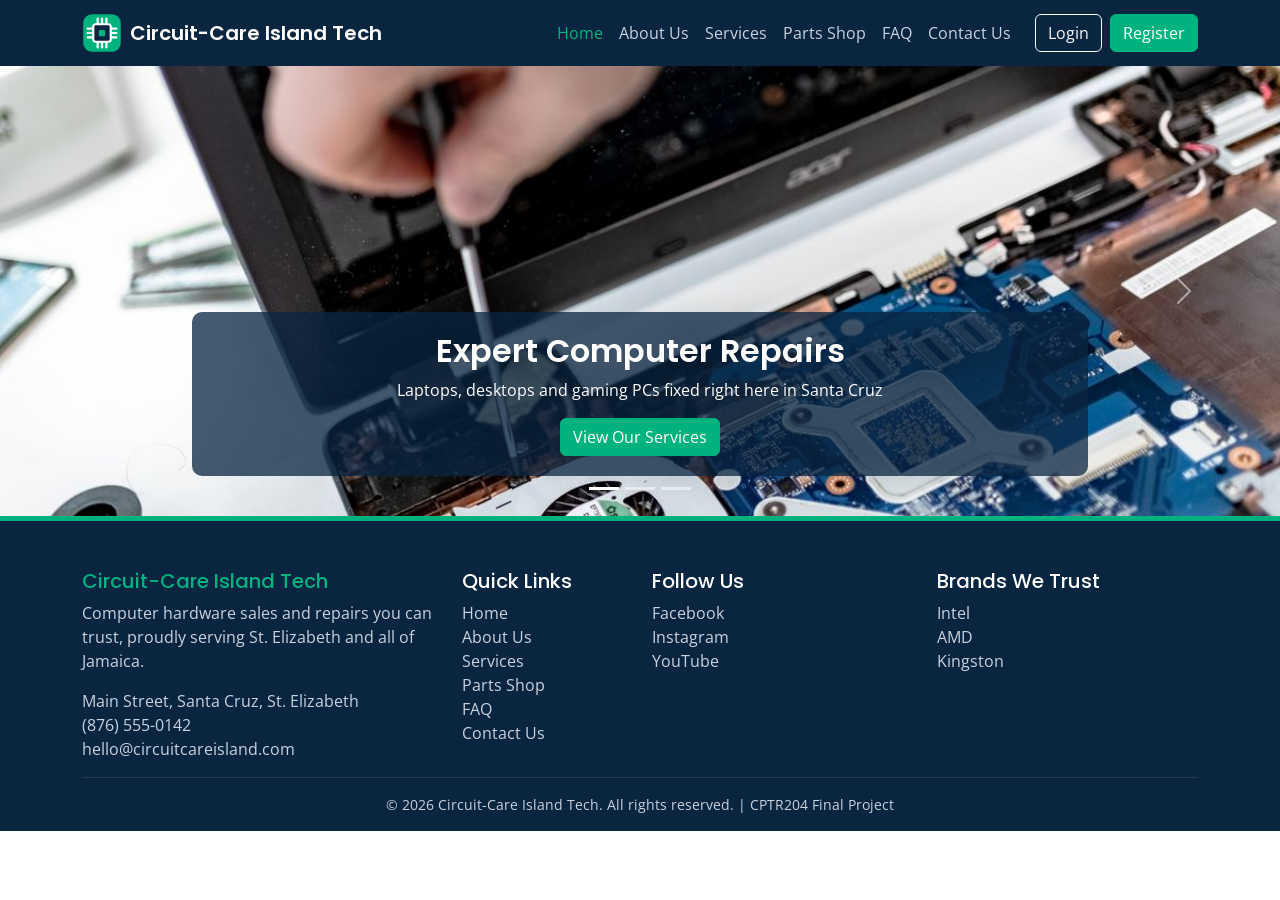
==== index.html @ 7e2faa4e "carousel fixed" ====
<!DOCTYPE html>
<html lang="en">
<head>
  <meta charset="UTF-8">
  <meta name="viewport" content="width=device-width, initial-scale=1.0">
  <title>Home | Circuit-Care Island Tech</title>

  <!-- BOOTSTRAP CSS -->
  <link href="https://cdn.jsdelivr.net/npm/bootstrap@5.3.8/dist/css/bootstrap.min.css" rel="stylesheet">

  <!-- GOOGLE FONTS -->
  <link href="https://fonts.googleapis.com/css2?family=Open+Sans:wght@400;600;700&family=Poppins:wght@500;600;700&display=swap" rel="stylesheet">

  <!-- CSS (EXTERNAL) -->
  <link href="css/style.css" rel="stylesheet">

  <!-- Internal CSS (Home Page Only)-->
   <style>
    
    /* Carousel Pictures */
    .carousel-item img{
      height: 450px;
      object-fit: cover;
    }

    /* Carousel Caption */
    .carousel-caption {
      background-color: rgba(10, 37, 64, 0.75);
      border-radius: 10px;
      padding: 20px;
      bottom: 40px;
    }

    /*Media Query */
    @media(max-width: 767px){
      .carousel-item img {
        height: 250px;
      }
    }

   </style>

</head>
<body>

  <!-- HEADER and NAVBAR -->
  <header>
    <nav class="navbar navbar-expand-lg navbar-dark bg-circuit">
      <div class="container">
        <a class="navbar-brand d-flex align-items-center gap-2" href="index.html">
          <img src="images/logo.svg" alt="Circuit-Care Island Tech logo" width="40" height="40">
          Circuit-Care Island Tech
        </a>
        <button class="navbar-toggler" type="button" data-bs-toggle="collapse" data-bs-target="#mainNav" aria-controls="mainNav" aria-expanded="false" aria-label="Toggle navigation">
          <span class="navbar-toggler-icon"></span>
        </button>

        <div class="collapse navbar-collapse" id="mainNav">
          <ul class="navbar-nav ms-auto">
            <li class="nav-item"><a class="nav-link active" aria-current="page" href="index.html">Home</a></li>
            <li class="nav-item"><a class="nav-link" href="about.html">About Us</a></li>
            <li class="nav-item"><a class="nav-link" href="services.html">Services</a></li>
            <li class="nav-item"><a class="nav-link" href="parts.html">Parts Shop</a></li>
            <li class="nav-item"><a class="nav-link" href="faq.html">FAQ</a></li>
            <li class="nav-item"><a class="nav-link" href="contact.html">Contact Us</a></li>
          </ul>

          <div class="d-flex gap-2 ms-lg-3 mt-2 mt-lg-0">
            <a class="btn btn-outline-light" href="login.html">Login</a>
            <a class="btn btn-circuit" href="register.html">Register</a>
          </div>
        </div>
      </div>
    </nav>
  </header>

  <!-- MAIN CONTENT -->
  <main>

    <!-- Carousel -->
     <div id="carouselHome" class="carousel slide" data-bs-ride="carousel">

      <!-- Carousel Dots-->
       <div class="carousel-indicators">
        <button type="button" data-bs-target="#carouselHome" data-bs-slide-to="0" class="active"
        aria-current="true" aria-label="Slide 1"></button>

        <button type="button" data-bs-target="#carouselHome" data-bs-slide-to="1" 
        aria-label="Slide 2"></button>

        <button type="button" data-bs-target="#carouselHome" data-bs-slide-to="2" 
        aria-label="Slide 3"></button>
       </div>
       
      <!-- Carousel Slides-->
       <div class="carousel-inner">

        <!--Slide 1-->
        <div class="carousel-item active">
         <img src="images/slide1.jpg" class="d-block w-100" alt="Technician reparing a laptop">
        <div class="carousel-caption d-none d-md-block">
          <h2>Expert Computer Repairs</h2>
          <p>Laptops, desktops and gaming PCs fixed right here in Santa Cruz</p>
          <a href="services.html" class="btn btn-circuit">View Our Services</a>
        </div>
       </div>

          <!--Slide 2-->
       <div class="carousel-item">
        <img src="images/slide2.jpg" class="d-block w-100" alt="Computer parts on a workbench">
        <div class="carousel-caption d-none d-md-block">
          <h2>Quality Parts &amp; Upgrades</h2>
          <p>SSDs, RAM, graphics cards and more, in stock and ready to install</p>
          <a href="parts.html" class="btn btn-circuit">Shop Parts</a>
        </div>
       </div>

           <!--Slide 3-->
       <div class="carousel-item">
        <img src="images/slide3.jpg" class="d-block w-100" alt="Customer booking a repair online">
        <div class="carousel-caption d-none d-md-block">
          <h2>Book Your Repairs Online</h2>
          <p>Create a free account and track your repair from start to finish</p>
          <a href="register.html" class="btn btn-circuit">Create an Account</a>
        </div>
       </div>
      </div>


          <!--Carousel Arrows-->
      <button class="carousel-control-prev" type="button" data-bs-target="#carouselHome" data-bs-slide="prev">
        <span class="carousel-control-prev-icon" aria-hidden="true"></span>
        <span class="visually-hidden">Previous</span>
      </button>

      <button class="carousel-control-next" type="button" data-bs-target="#carouselHome" data-bs-slide="next">
        <span class="carousel-control-next-icon" aria-hidden="true"></span>
        <span class="visually-hidden">Next</span>
      </button>
    </div>

    <!-- PASTE WELCOME SECTION HERE -->

    <!-- PASTE WHY CHOOSE US HERE -->

    <!-- PASTE POPULAR SERVICES HERE -->

    <!-- PASTE CALL TO ACTION HERE -->


    
  </main>

  <!-- FOOTER -->
  <footer class="bg-circuit text-white pt-5 pb-3">
    <div class="container">
      <div class="row g-4">
        <!-- FOOTER: ABOUT THE STORE -->
        <div class="col-md-4">
          <h2 class="h5 text-circuit">Circuit-Care Island Tech</h2>
          <p class="footer-text">Computer hardware sales and repairs you can trust, proudly serving St. Elizabeth and all of Jamaica.</p>
          <p class="footer-text mb-0">Main Street, Santa Cruz, St. Elizabeth<br>(876) 555-0142<br>hello@circuitcareisland.com</p>
        </div>

        <!-- FOOTER: QUICK LINKS -->
        <div class="col-6 col-md-2">
          <h2 class="h5">Quick Links</h2>
          <ul class="list-unstyled">
            <li><a class="footer-link" href="index.html">Home</a></li>
            <li><a class="footer-link" href="about.html">About Us</a></li>
            <li><a class="footer-link" href="services.html">Services</a></li>
            <li><a class="footer-link" href="parts.html">Parts Shop</a></li>
            <li><a class="footer-link" href="faq.html">FAQ</a></li>
            <li><a class="footer-link" href="contact.html">Contact Us</a></li>
          </ul>
        </div>

        <!-- FOOTER: FOLLOW US (EXTERNAL LINKS - OPEN IN A NEW TAB) -->
        <div class="col-6 col-md-3">
          <h2 class="h5">Follow Us</h2>
          <ul class="list-unstyled">
            <li><a class="footer-link" href="https://www.facebook.com" target="_blank" rel="noopener">Facebook</a></li>
            <li><a class="footer-link" href="https://www.instagram.com" target="_blank" rel="noopener">Instagram</a></li>
            <li><a class="footer-link" href="https://www.youtube.com" target="_blank" rel="noopener">YouTube</a></li>
          </ul>
        </div>

        <!-- FOOTER: BRANDS WE TRUST (EXTERNAL LINKS - OPEN IN A NEW TAB) -->
        <div class="col-md-3">
          <h2 class="h5">Brands We Trust</h2>
          <ul class="list-unstyled">
            <li><a class="footer-link" href="https://www.intel.com" target="_blank" rel="noopener">Intel</a></li>
            <li><a class="footer-link" href="https://www.amd.com" target="_blank" rel="noopener">AMD</a></li>
            <li><a class="footer-link" href="https://www.kingston.com" target="_blank" rel="noopener">Kingston</a></li>
          </ul>
        </div>
      </div>
      <hr class="border-secondary">
      <p class="text-center footer-text small mb-0">&copy; 2026 Circuit-Care Island Tech. All rights reserved. | CPTR204 Final Project</p>
    </div>
  </footer>

  <!-- BOOTSTRAP JAVASCRIPT (needed for the navbar menu, carousel and accordion) -->
  <script src="https://cdn.jsdelivr.net/npm/bootstrap@5.3.8/dist/js/bootstrap.bundle.min.js"></script>
</body>
</html>
---- css/style.css ----
/* FONTS */
body {
  font-family: "Open Sans", sans-serif;
}

h1, h2, h3, h4, h5, h6, .navbar-brand {
  font-family: "Poppins", sans-serif;
  font-weight: 600;
}

/* BRAND COLOURS */
.bg-circuit {
  background-color: #0a2540;   
}

.text-circuit {
  color: #00b37e;              
}

.bg-soft {
  background-color: #f4f7fa;   
}

/* BUTTON */
.btn-circuit {
  background-color: #00b37e;
  border-color: #00b37e;
  color: #ffffff;
}

.btn-circuit:hover {
  background-color: #009468;   
  border-color: #009468;
  color: #ffffff;
}

/* NAVBAR */
/* MEDIA QUERY: smaller store name on phones so the menu button fits */
@media (max-width: 575px) {
  .navbar-brand {
    font-size: 1rem;
  }
}

.navbar-nav .nav-link {
  color: #c8d3df;              
}

.navbar-nav .nav-link:hover,
.navbar-nav .nav-link.active {
  color: #00b37e;              
}

/* PAGE BANNER */
.page-banner {
  background-color: #0a2540;
  color: #ffffff;
  padding: 60px 0;
  border-bottom: 5px solid #00b37e;
}

.page-banner .breadcrumb-item a {
  color: #00b37e;
}

.page-banner .breadcrumb-item.active,
.page-banner .breadcrumb-item + .breadcrumb-item::before {
  color: #c8d3df;
}

/* CARD HOVER  */
.card-hover {
  transition: transform 0.3s;
}

.card-hover:hover {
  transform: translateY(-6px);
}

/* FOOTER */
footer {
  border-top: 5px solid #00b37e;
}

.footer-text {
  color: #c8d3df;
}

.footer-link {
  color: #c8d3df;
  text-decoration: none;
}

.footer-link:hover {
  color: #00b37e;
  text-decoration: underline;
}
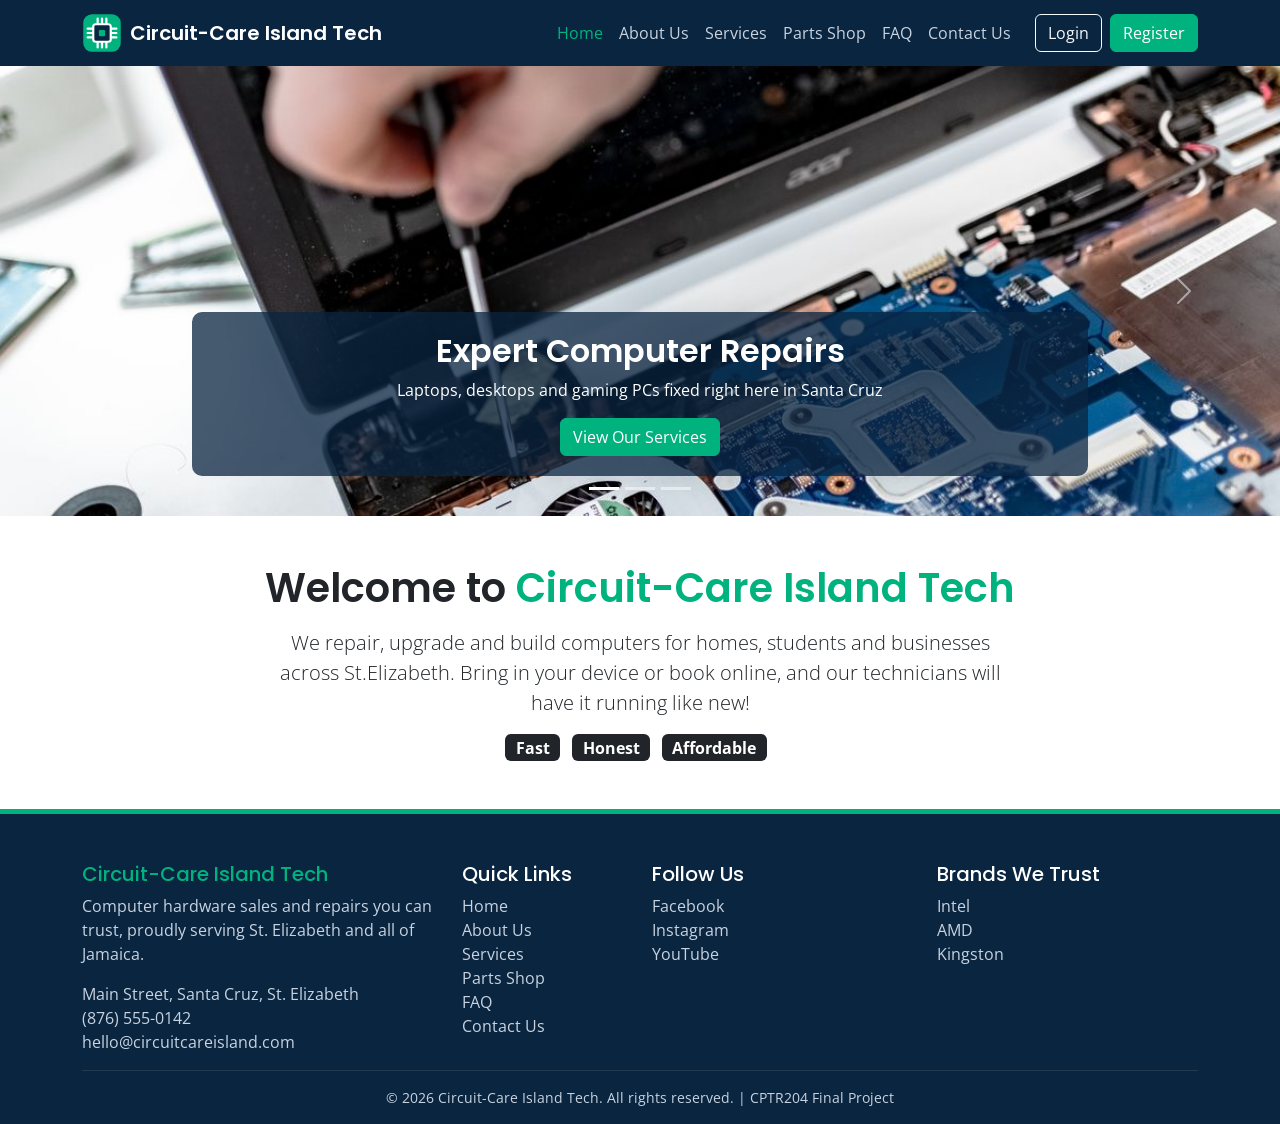
==== commit f7f73523: "Welcome Section added to home page" ====
--- a/index.html
+++ b/index.html
@@ -139,7 +139,20 @@
       </button>
     </div>
 
-    <!-- PASTE WELCOME SECTION HERE -->
+    <!--Welcome Section-->
+    <section class="py-5 text-center">
+      <div class="container">
+        <h1 class="mb-3">Welcome to <span class="text-circuit">Circuit-Care Island Tech</span></h1>
+        <p class="lead mx-auto" style="max-width: 750px;">
+          We repair, upgrade and build computers for homes, students and businesses
+          across St.Elizabeth. Bring in your device or book online, and our technicians
+          will have it running like new!
+        </p>
+        <span class="badge text-bg-dark fs-6 me-2">Fast</span>
+        <span class="badge text-bg-dark fs-6 me-2">Honest</span>
+        <span class="badge text-bg-dark fs-6 me-2">Affordable</span>
+      </div>
+    </section>
 
     <!-- PASTE WHY CHOOSE US HERE -->
 
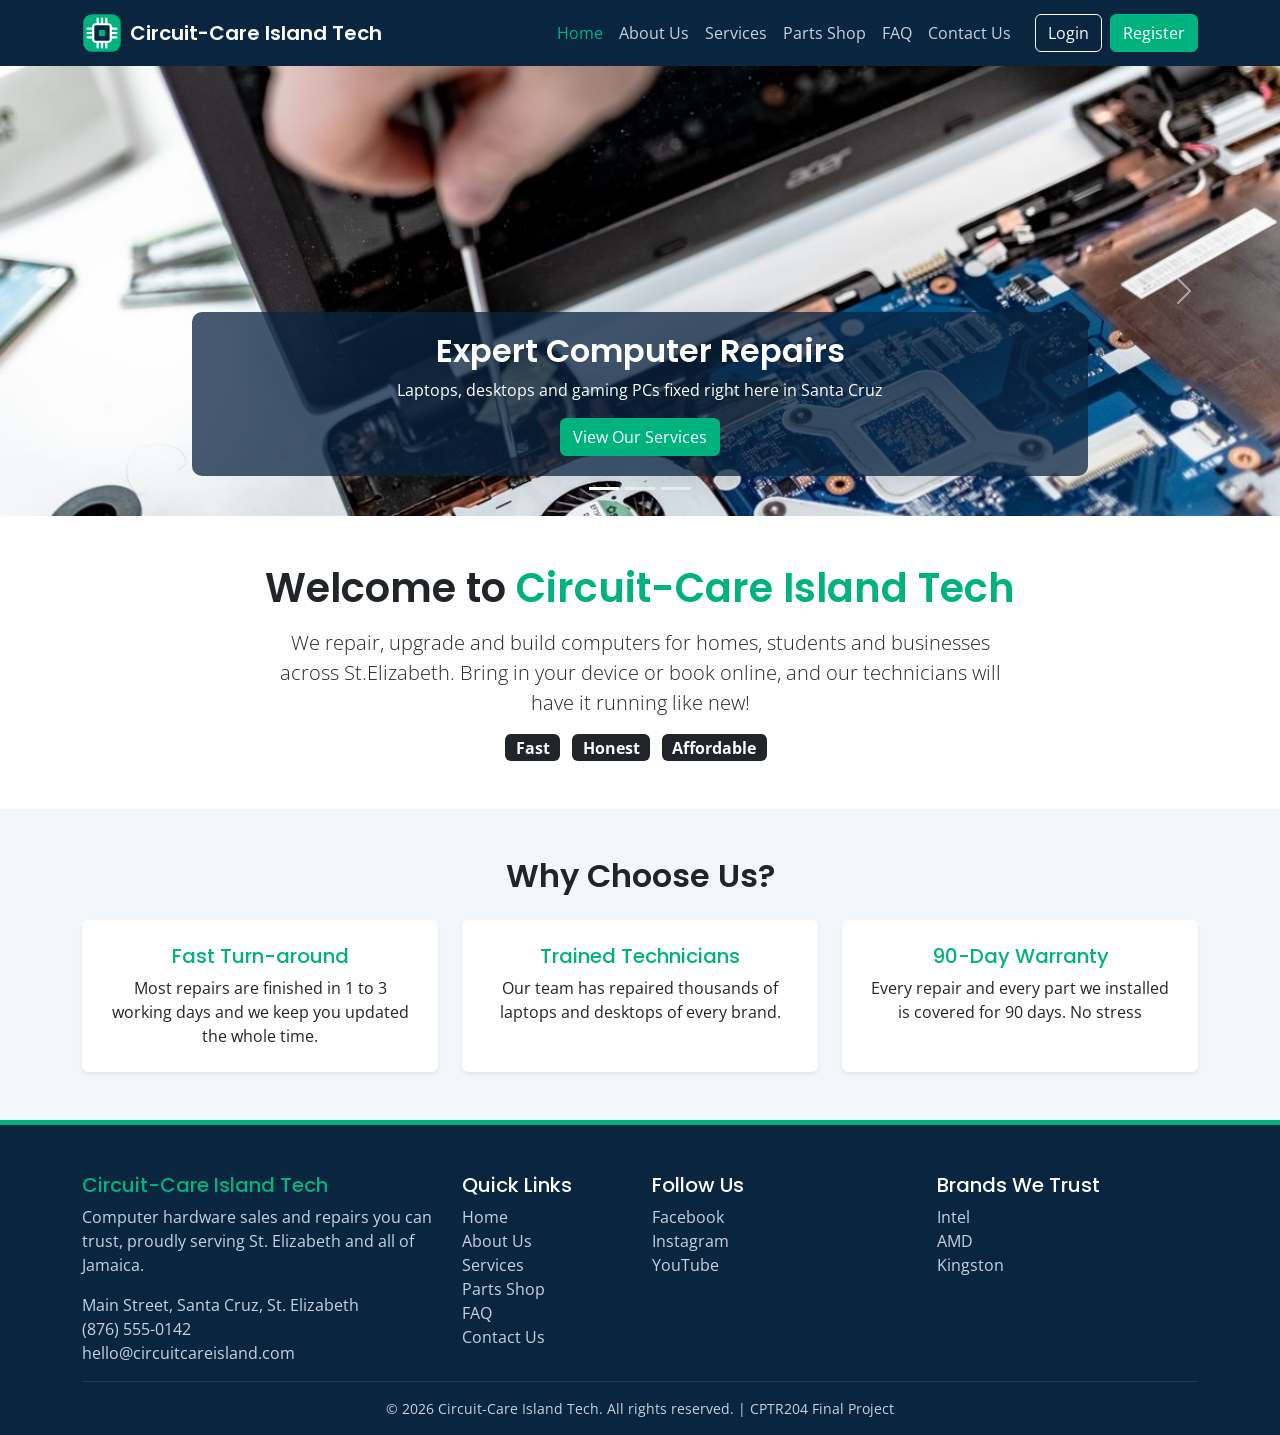
==== commit 9d5d63c9: "Why Choose Us added to home page" ====
--- a/index.html
+++ b/index.html
@@ -154,6 +154,53 @@
       </div>
     </section>
 
+    <!--Why Choose Us-->
+    <section class="bg-soft py-5">
+      <div class="container">
+        <h2 class="text-center mb-4">Why Choose Us?</h2>
+        <div class="row g-4">
+          
+          <!--Card 1 (Why Choose Us)-->
+          <div class="col-md-4">
+            <div class="card h-100 text-center border-0 shadow-sm card-hover">
+              <div class="card-body p-4">
+                <h3 class="h5 text-circuit">Fast Turn-around</h3>
+                <p class="card-text">Most repairs are finished in 1 to 3 working days
+                  and we keep you updated the whole time.
+                </p>
+              </div>
+            </div> 
+          </div>
+
+          <!--Card 2 (Why Choose Us)-->
+           <div class="col-md-4">
+            <div class="card h-100 text-center border-0 shadow-sm card-hover">
+              <div class="card-body p-4">
+                <h3 class="h5 text-circuit">Trained Technicians</h3>
+                <p class="card-text">Our team has repaired thousands of 
+                  laptops and desktops of every brand.
+                </p>
+              </div>
+            </div> 
+          </div>
+
+          <!--Card 3 (Why Choose Us)-->
+           <div class="col-md-4">
+            <div class="card h-100 text-center border-0 shadow-sm card-hover">
+              <div class="card-body p-4">
+                <h3 class="h5 text-circuit">90-Day Warranty</h3>
+                <p class="card-text">Every repair and every part we installed
+                  is covered for 90 days. No stress
+                </p>
+              </div>
+            </div> 
+          </div>
+
+        </div>
+      </div>
+    </section>
+    
+
     <!-- PASTE WHY CHOOSE US HERE -->
 
     <!-- PASTE POPULAR SERVICES HERE -->
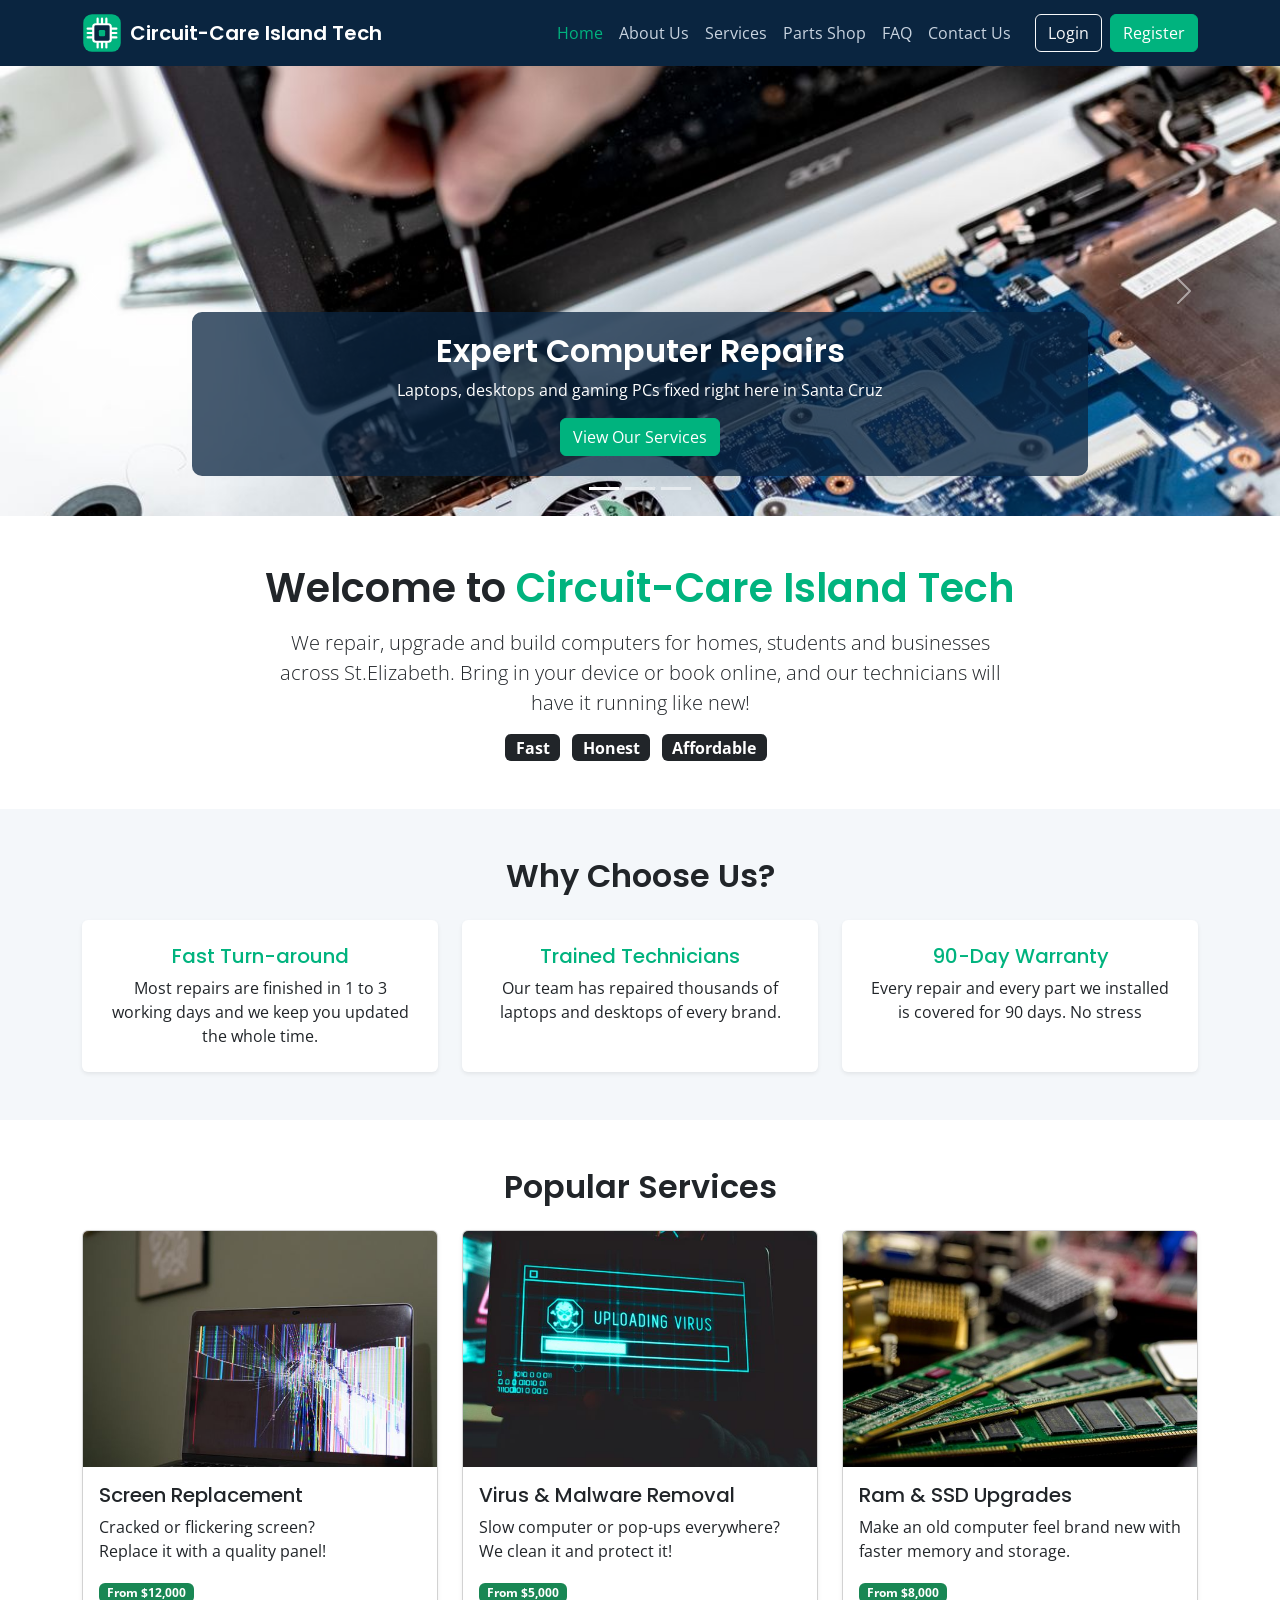
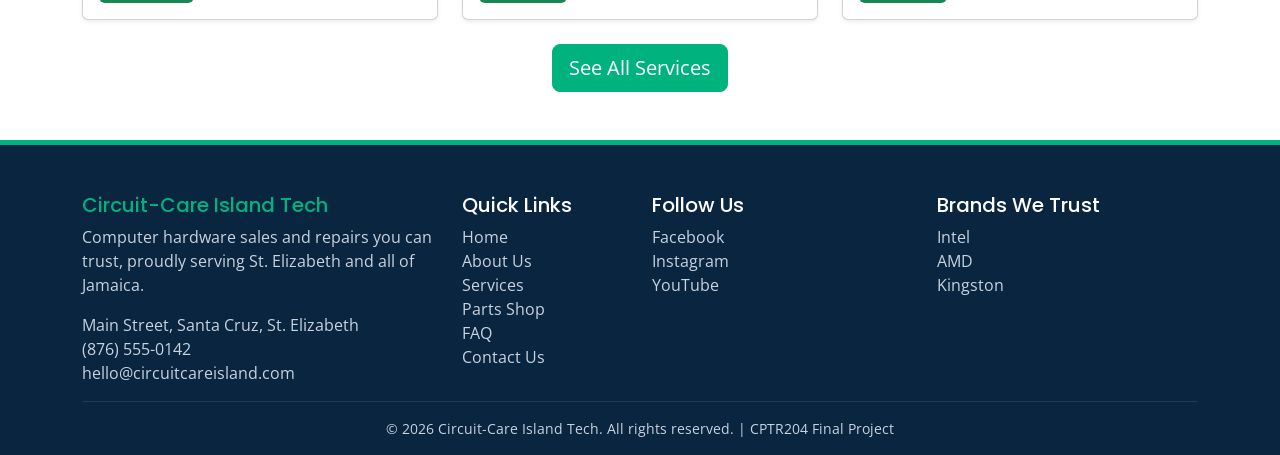
==== commit 197f0e90: "Service Cards Added" ====
--- a/index.html
+++ b/index.html
@@ -95,7 +95,7 @@
       <!-- Carousel Slides-->
        <div class="carousel-inner">
 
-        <!--Slide 1-->
+        <!-- Slide 1 -->
         <div class="carousel-item active">
          <img src="images/slide1.jpg" class="d-block w-100" alt="Technician reparing a laptop">
         <div class="carousel-caption d-none d-md-block">
@@ -105,7 +105,7 @@
         </div>
        </div>
 
-          <!--Slide 2-->
+          <!-- Slide 2 -->
        <div class="carousel-item">
         <img src="images/slide2.jpg" class="d-block w-100" alt="Computer parts on a workbench">
         <div class="carousel-caption d-none d-md-block">
@@ -115,7 +115,7 @@
         </div>
        </div>
 
-           <!--Slide 3-->
+           <!-- Slide 3 -->
        <div class="carousel-item">
         <img src="images/slide3.jpg" class="d-block w-100" alt="Customer booking a repair online">
         <div class="carousel-caption d-none d-md-block">
@@ -127,7 +127,7 @@
       </div>
 
 
-          <!--Carousel Arrows-->
+          <!-- Carousel Arrows -->
       <button class="carousel-control-prev" type="button" data-bs-target="#carouselHome" data-bs-slide="prev">
         <span class="carousel-control-prev-icon" aria-hidden="true"></span>
         <span class="visually-hidden">Previous</span>
@@ -139,7 +139,7 @@
       </button>
     </div>
 
-    <!--Welcome Section-->
+    <!-- Welcome Section -->
     <section class="py-5 text-center">
       <div class="container">
         <h1 class="mb-3">Welcome to <span class="text-circuit">Circuit-Care Island Tech</span></h1>
@@ -154,13 +154,13 @@
       </div>
     </section>
 
-    <!--Why Choose Us-->
+    <!-- Why Choose Us -->
     <section class="bg-soft py-5">
       <div class="container">
         <h2 class="text-center mb-4">Why Choose Us?</h2>
         <div class="row g-4">
           
-          <!--Card 1 (Why Choose Us)-->
+          <!-- Card 1 (Why Choose Us) -->
           <div class="col-md-4">
             <div class="card h-100 text-center border-0 shadow-sm card-hover">
               <div class="card-body p-4">
@@ -172,7 +172,7 @@
             </div> 
           </div>
 
-          <!--Card 2 (Why Choose Us)-->
+          <!-- Card 2 (Why Choose Us) -->
            <div class="col-md-4">
             <div class="card h-100 text-center border-0 shadow-sm card-hover">
               <div class="card-body p-4">
@@ -184,7 +184,7 @@
             </div> 
           </div>
 
-          <!--Card 3 (Why Choose Us)-->
+          <!-- Card 3 (Why Choose Us) -->
            <div class="col-md-4">
             <div class="card h-100 text-center border-0 shadow-sm card-hover">
               <div class="card-body p-4">
@@ -200,10 +200,55 @@
       </div>
     </section>
     
-
-    <!-- PASTE WHY CHOOSE US HERE -->
-
-    <!-- PASTE POPULAR SERVICES HERE -->
+    <!-- Featured Services (Image Cards) -->
+     <section class="py-5">
+      <div class="container">
+        <h2 class="text-center mb-4">Popular Services</h2>
+        <div class="row g-4">
+
+          <!-- Service Card 1 -->
+           <div class="col-md-4">
+            <div class="card h-100 shadow-sm card-hover">
+              <img src="images/service-screen.jpg" class="card-img-top" alt="Laptop screen replacement">
+              <div class="card-body">
+                <h3 class="h5 card-title">Screen Replacement</h3>
+                <p class="card-text">Cracked or flickering screen? <br>Replace it with a quality panel!</p>
+                <span class="badge text-bg-success">From $12,000</span>
+              </div>
+            </div>
+           </div>
+
+          <!-- Service Card 2 -->
+           <div class="col-md-4">
+            <div class="card h-100 shadow-sm card-hover">
+              <img src="images/service-virus.jpg" class="card-img-top" alt="Virus and malware removal">
+              <div class="card-body">
+                <h3 class="h5 card-title">Virus &amp; Malware Removal</h3>
+                <p class="card-text">Slow computer or pop-ups everywhere? <br>We clean it and protect it!</p>
+                <span class="badge text-bg-success">From $5,000</span>
+              </div>
+            </div>
+           </div>
+
+           
+          <!-- Service Card 3 -->
+           <div class="col-md-4">
+            <div class="card h-100 shadow-sm card-hover">
+              <img src="images/service-upgrade.jpg" class="card-img-top" alt="Ram and SSD upgrade">
+              <div class="card-body">
+                <h3 class="h5 card-title">Ram &amp; SSD Upgrades</h3>
+                <p class="card-text">Make an old computer feel brand new with faster memory and storage.</p>
+                <span class="badge text-bg-success">From $8,000</span>
+              </div>
+            </div>
+           </div>
+
+        </div>
+        <div class="text-center mt-4">
+          <a href="services.html" class="btn btn-circuit btn-lg">See All Services</a>
+        </div>
+      </div>
+     </section>
 
     <!-- PASTE CALL TO ACTION HERE -->
 
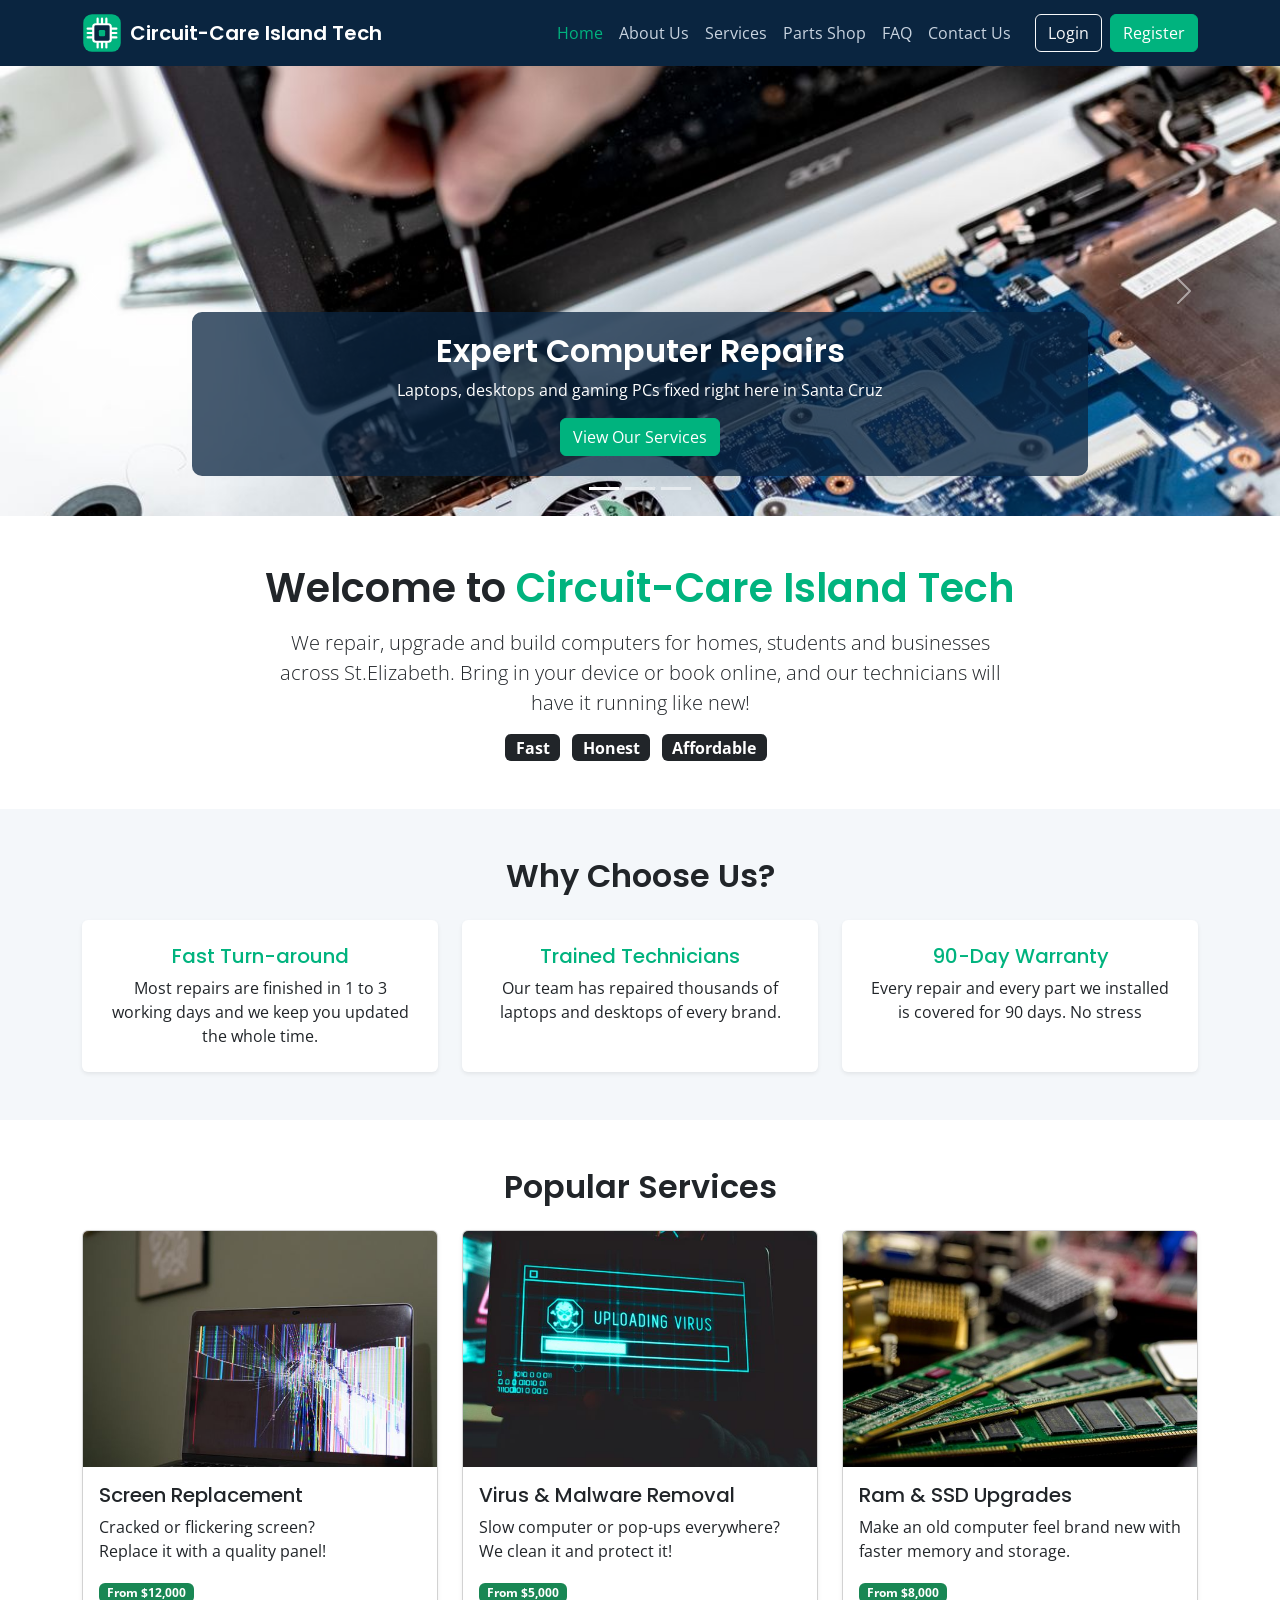
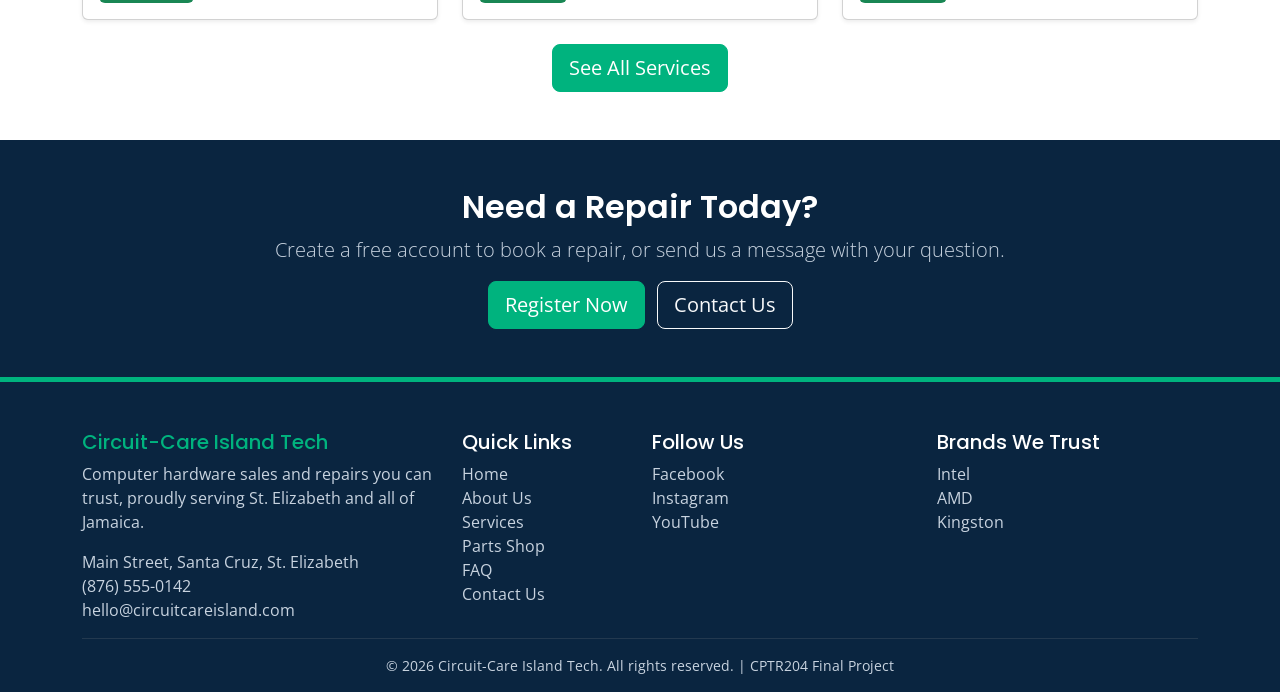
==== commit 5f3dbb5d: "home page finished" ====
--- a/index.html
+++ b/index.html
@@ -250,10 +250,18 @@
       </div>
      </section>
 
-    <!-- PASTE CALL TO ACTION HERE -->
-
-
-    
+    <!-- Call to Action -->
+     <section class="bg-circuit text-white py-5 text-center">
+      <div class="container">
+        <h2>Need a Repair Today?</h2>
+        <p class="lead footer-text">Create a free account to book a repair, or
+          send us a message with your question.
+        </p> 
+        <a href="register.html" class="btn btn-circuit btn-lg me-2">Register Now</a>
+        <a href="contact.html" class="btn btn-outline-light btn-lg">Contact Us</a>
+      </div>
+     </section>
+
   </main>
 
   <!-- FOOTER -->
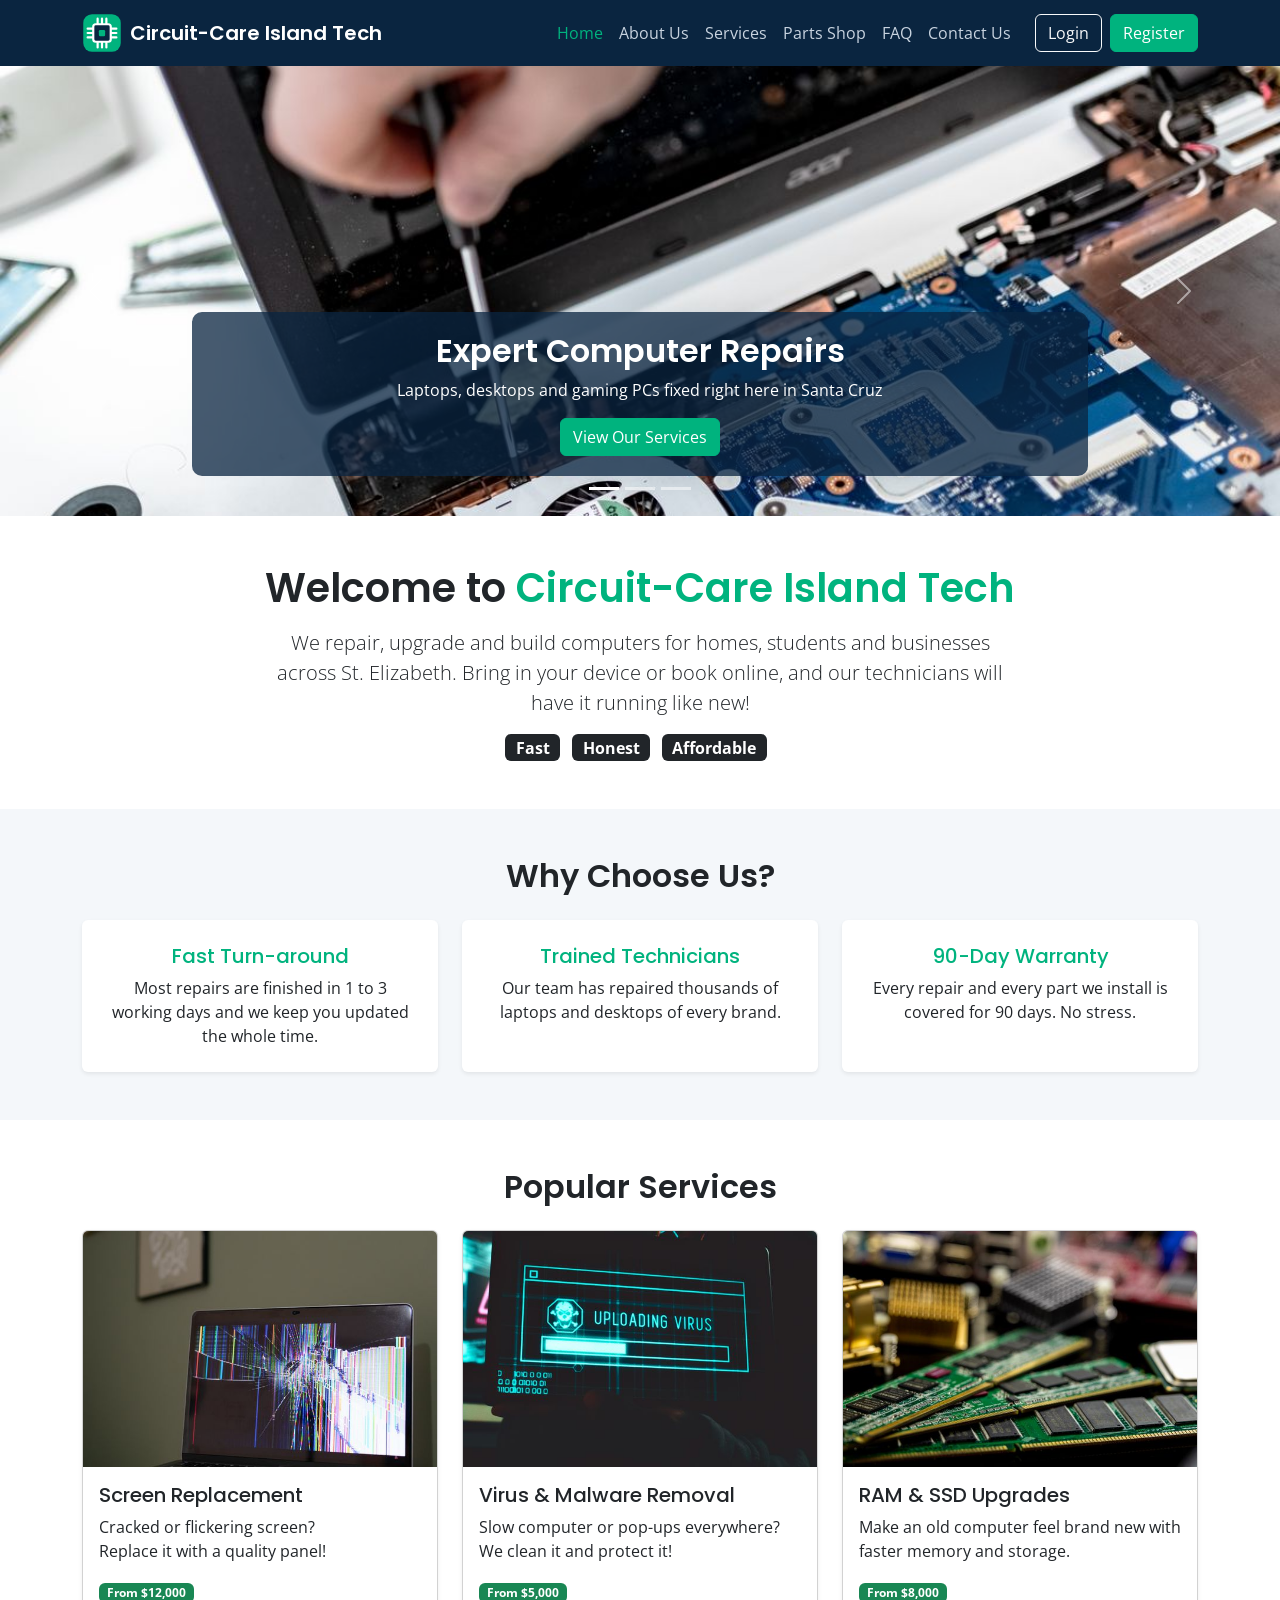
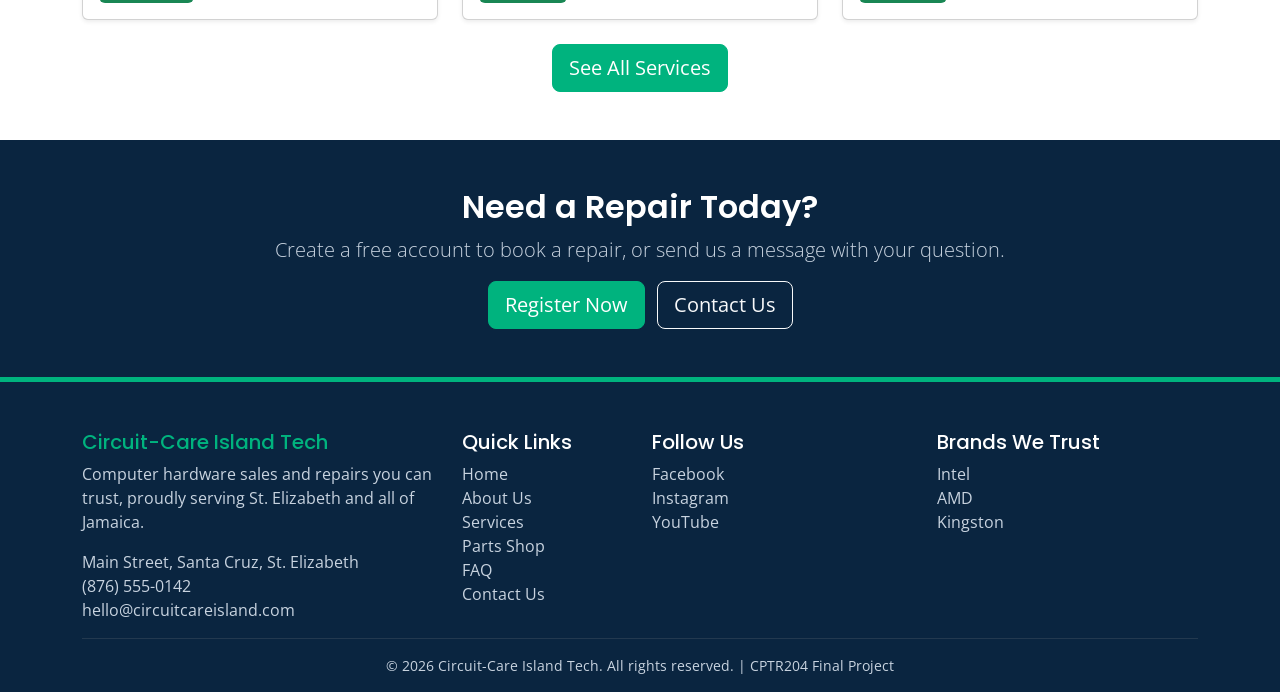
==== commit 0e18e3e9: "Login - page banner done" ====
--- a/index.html
+++ b/index.html
@@ -97,7 +97,7 @@
 
         <!-- Slide 1 -->
         <div class="carousel-item active">
-         <img src="images/slide1.jpg" class="d-block w-100" alt="Technician reparing a laptop">
+         <img src="images/slide1.jpg" class="d-block w-100" alt="Technician repairing a laptop">
         <div class="carousel-caption d-none d-md-block">
           <h2>Expert Computer Repairs</h2>
           <p>Laptops, desktops and gaming PCs fixed right here in Santa Cruz</p>
@@ -145,7 +145,7 @@
         <h1 class="mb-3">Welcome to <span class="text-circuit">Circuit-Care Island Tech</span></h1>
         <p class="lead mx-auto" style="max-width: 750px;">
           We repair, upgrade and build computers for homes, students and businesses
-          across St.Elizabeth. Bring in your device or book online, and our technicians
+          across St. Elizabeth. Bring in your device or book online, and our technicians
           will have it running like new!
         </p>
         <span class="badge text-bg-dark fs-6 me-2">Fast</span>
@@ -189,8 +189,8 @@
             <div class="card h-100 text-center border-0 shadow-sm card-hover">
               <div class="card-body p-4">
                 <h3 class="h5 text-circuit">90-Day Warranty</h3>
-                <p class="card-text">Every repair and every part we installed
-                  is covered for 90 days. No stress
+                <p class="card-text">Every repair and every part we install
+                  is covered for 90 days. No stress.
                 </p>
               </div>
             </div> 
@@ -234,9 +234,9 @@
           <!-- Service Card 3 -->
            <div class="col-md-4">
             <div class="card h-100 shadow-sm card-hover">
-              <img src="images/service-upgrade.jpg" class="card-img-top" alt="Ram and SSD upgrade">
+              <img src="images/service-upgrade.jpg" class="card-img-top" alt="RAM and SSD upgrade">
               <div class="card-body">
-                <h3 class="h5 card-title">Ram &amp; SSD Upgrades</h3>
+                <h3 class="h5 card-title">RAM &amp; SSD Upgrades</h3>
                 <p class="card-text">Make an old computer feel brand new with faster memory and storage.</p>
                 <span class="badge text-bg-success">From $8,000</span>
               </div>
@@ -313,7 +313,7 @@
     </div>
   </footer>
 
-  <!-- BOOTSTRAP JAVASCRIPT (needed for the navbar menu, carousel and accordion) -->
+  <!-- Bootstrap JavaScript  -->
   <script src="https://cdn.jsdelivr.net/npm/bootstrap@5.3.8/dist/js/bootstrap.bundle.min.js"></script>
 </body>
-</html>
+</html>
